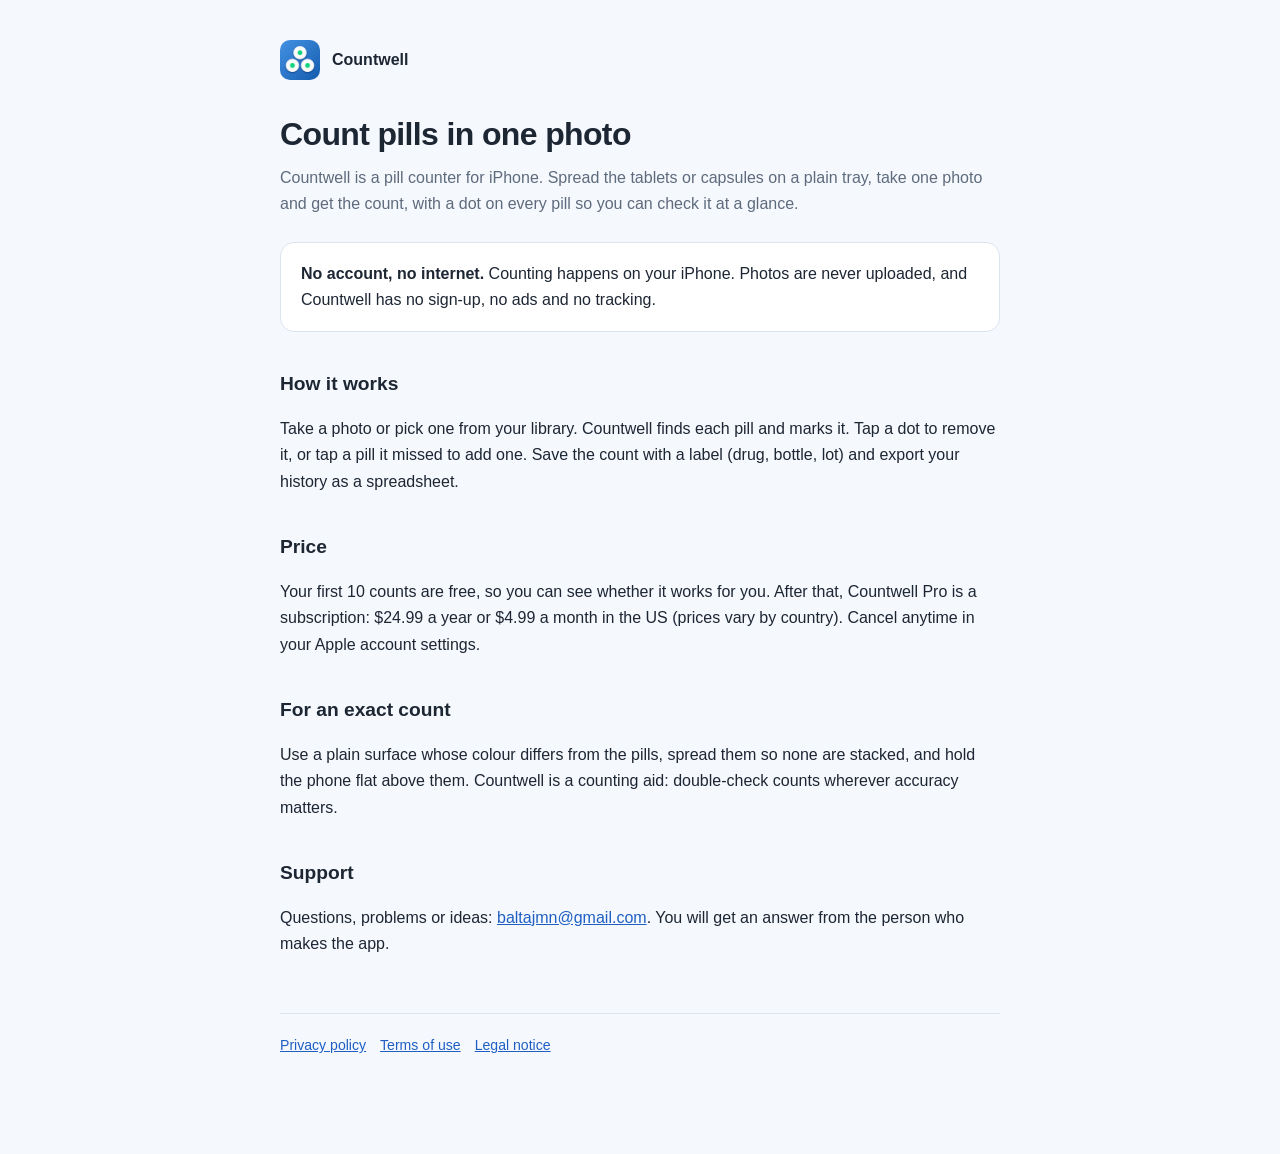
==== index.html @ ed059758 "Web de Countwell: soporte, privacidad y aviso legal Co-Authored-By: Claude Opus 5.5 <noreply@anthrop" ====
<!doctype html>
<html lang="en">
<head>
<meta charset="utf-8">
<meta name="viewport" content="width=device-width, initial-scale=1">
<title>Countwell: Pill Counter for iPhone</title>
<meta name="description" content="Count a tray of pills in one photo. Works offline, no account, photos never leave your iPhone.">
<link rel="canonical" href="https://countwell.baltajmn.dev/">
<link rel="icon" href="/cw/icon-64.png" type="image/png">
<link rel="apple-touch-icon" href="/cw/icon-180.png">
<link rel="stylesheet" href="/cw/site.css">
</head>
<body>
<main>
<a class="brand" href="/"><img src="/cw/icon-180.png" alt="">Countwell</a>
<h1>Count pills in one photo</h1>
<p class="lede">Countwell is a pill counter for iPhone. Spread the tablets or capsules on a plain tray, take one photo and get the count, with a dot on every pill so you can check it at a glance.</p>

<div class="box"><p><strong>No account, no internet.</strong> Counting happens on your iPhone. Photos are never uploaded, and Countwell has no sign-up, no ads and no tracking.</p></div>

<h2>How it works</h2>
<p>Take a photo or pick one from your library. Countwell finds each pill and marks it. Tap a dot to remove it, or tap a pill it missed to add one. Save the count with a label (drug, bottle, lot) and export your history as a spreadsheet.</p>

<h2>Price</h2>
<p>Your first 10 counts are free, so you can see whether it works for you. After that, Countwell Pro is a subscription: $24.99 a year or $4.99 a month in the US (prices vary by country). Cancel anytime in your Apple account settings.</p>

<h2>For an exact count</h2>
<p>Use a plain surface whose colour differs from the pills, spread them so none are stacked, and hold the phone flat above them. Countwell is a counting aid: double-check counts wherever accuracy matters.</p>

<h2>Support</h2>
<p>Questions, problems or ideas: <a href="mailto:baltajmn@gmail.com?subject=Countwell">baltajmn@gmail.com</a>. You will get an answer from the person who makes the app.</p>

<footer><a href="/privacy/">Privacy policy</a><a href="https://www.apple.com/legal/internet-services/itunes/dev/stdeula/">Terms of use</a><a href="/legal.html">Legal notice</a></footer>
</main>
</body>
</html>
---- cw/site.css ----
:root { --bg: #F5F8FD; --surface: #FFFFFF; --ink: #1D2633; --muted: #5E6B7D; --line: #DCE4F0; --accent: #1F5FC4; }
@media (prefers-color-scheme: dark) {
  :root { --bg: #11161E; --surface: #18202B; --ink: #E7EDF6; --muted: #9AA8BB; --line: #2A3546; --accent: #7FB0FF; }
}
* { box-sizing: border-box; }
body { margin: 0; padding: 40px 20px 96px; background: var(--bg); color: var(--ink);
  font: 16px/1.65 -apple-system, BlinkMacSystemFont, "Segoe UI", Roboto, Helvetica, Arial, sans-serif; }
main { max-width: 720px; margin: 0 auto; }
h1 { font-size: 2rem; font-weight: 650; letter-spacing: -0.02em; margin: 0 0 4px; }
h2 { font-size: 1.2rem; font-weight: 650; margin: 36px 0 8px; }
.brand { display: flex; align-items: center; gap: 12px; margin: 0 0 28px; text-decoration: none; color: var(--ink); font-weight: 650; }
.brand img { width: 40px; height: 40px; border-radius: 10px; }
.lede { color: var(--muted); margin: 0 0 24px; }
.box { background: var(--surface); border: 1px solid var(--line); border-radius: 14px; padding: 18px 20px; margin: 24px 0; }
.box p { margin: 0; }
table { border-collapse: collapse; width: 100%; font-size: 0.94rem; }
th, td { text-align: left; padding: 10px 12px; border-bottom: 1px solid var(--line); vertical-align: top; }
th { color: var(--muted); font-weight: 600; width: 32%; }
a { color: var(--accent); }
footer { color: var(--muted); font-size: 0.88rem; margin-top: 56px; border-top: 1px solid var(--line); padding-top: 20px; }
footer a { margin-right: 14px; }
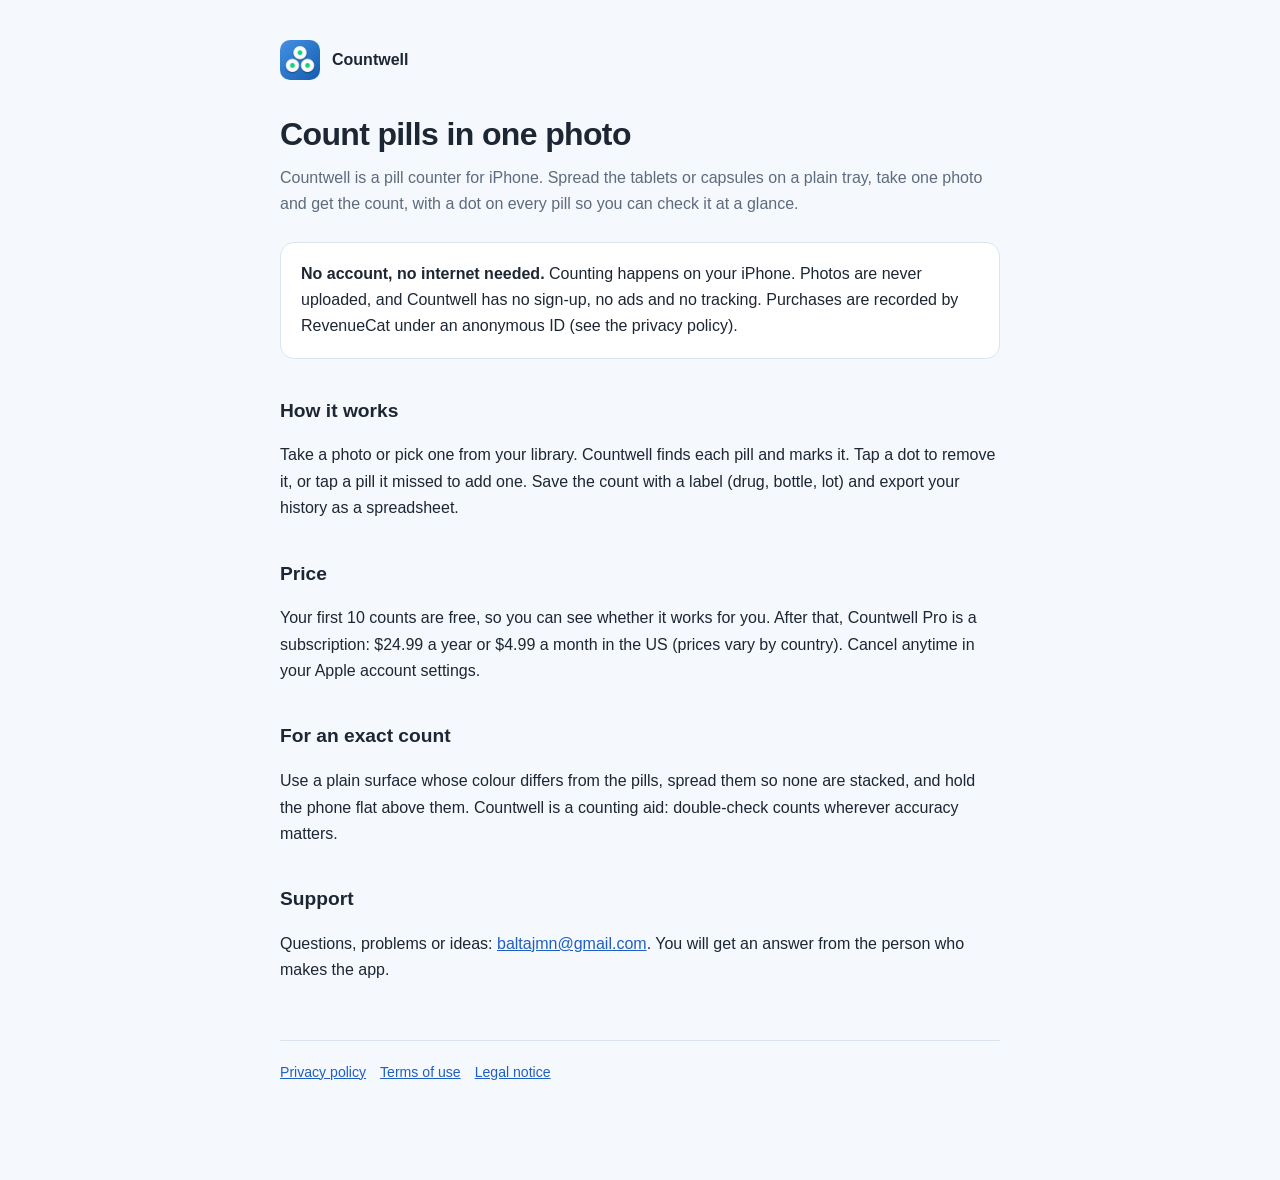
==== commit 14458a84: "Privacy: RevenueCat records purchases Co-Authored-By: Claude Opus 5.5 <noreply@anthropic.com>" ====
--- a/index.html
+++ b/index.html
@@ -16,7 +16,7 @@
 <h1>Count pills in one photo</h1>
 <p class="lede">Countwell is a pill counter for iPhone. Spread the tablets or capsules on a plain tray, take one photo and get the count, with a dot on every pill so you can check it at a glance.</p>
 
-<div class="box"><p><strong>No account, no internet.</strong> Counting happens on your iPhone. Photos are never uploaded, and Countwell has no sign-up, no ads and no tracking.</p></div>
+<div class="box"><p><strong>No account, no internet needed.</strong> Counting happens on your iPhone. Photos are never uploaded, and Countwell has no sign-up, no ads and no tracking. Purchases are recorded by RevenueCat under an anonymous ID (see the privacy policy).</p></div>
 
 <h2>How it works</h2>
 <p>Take a photo or pick one from your library. Countwell finds each pill and marks it. Tap a dot to remove it, or tap a pill it missed to add one. Save the count with a label (drug, bottle, lot) and export your history as a spreadsheet.</p>
